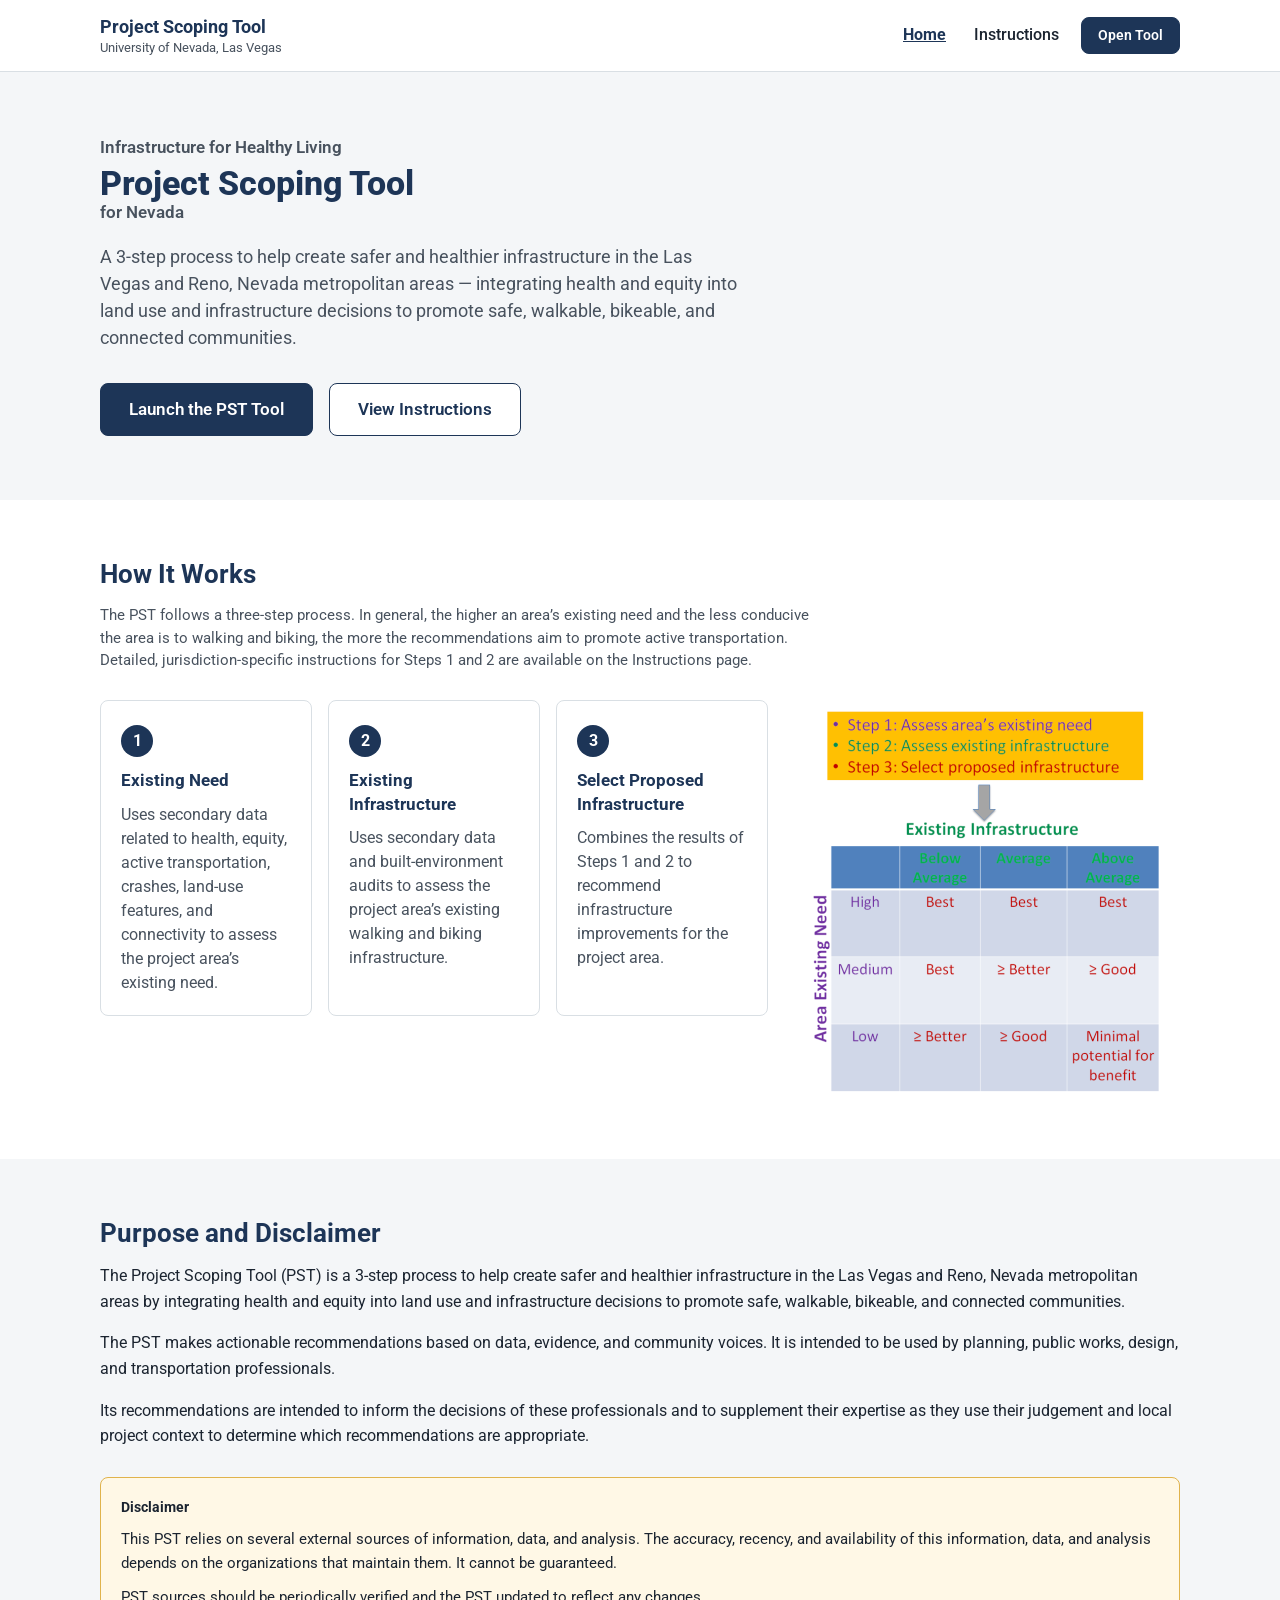
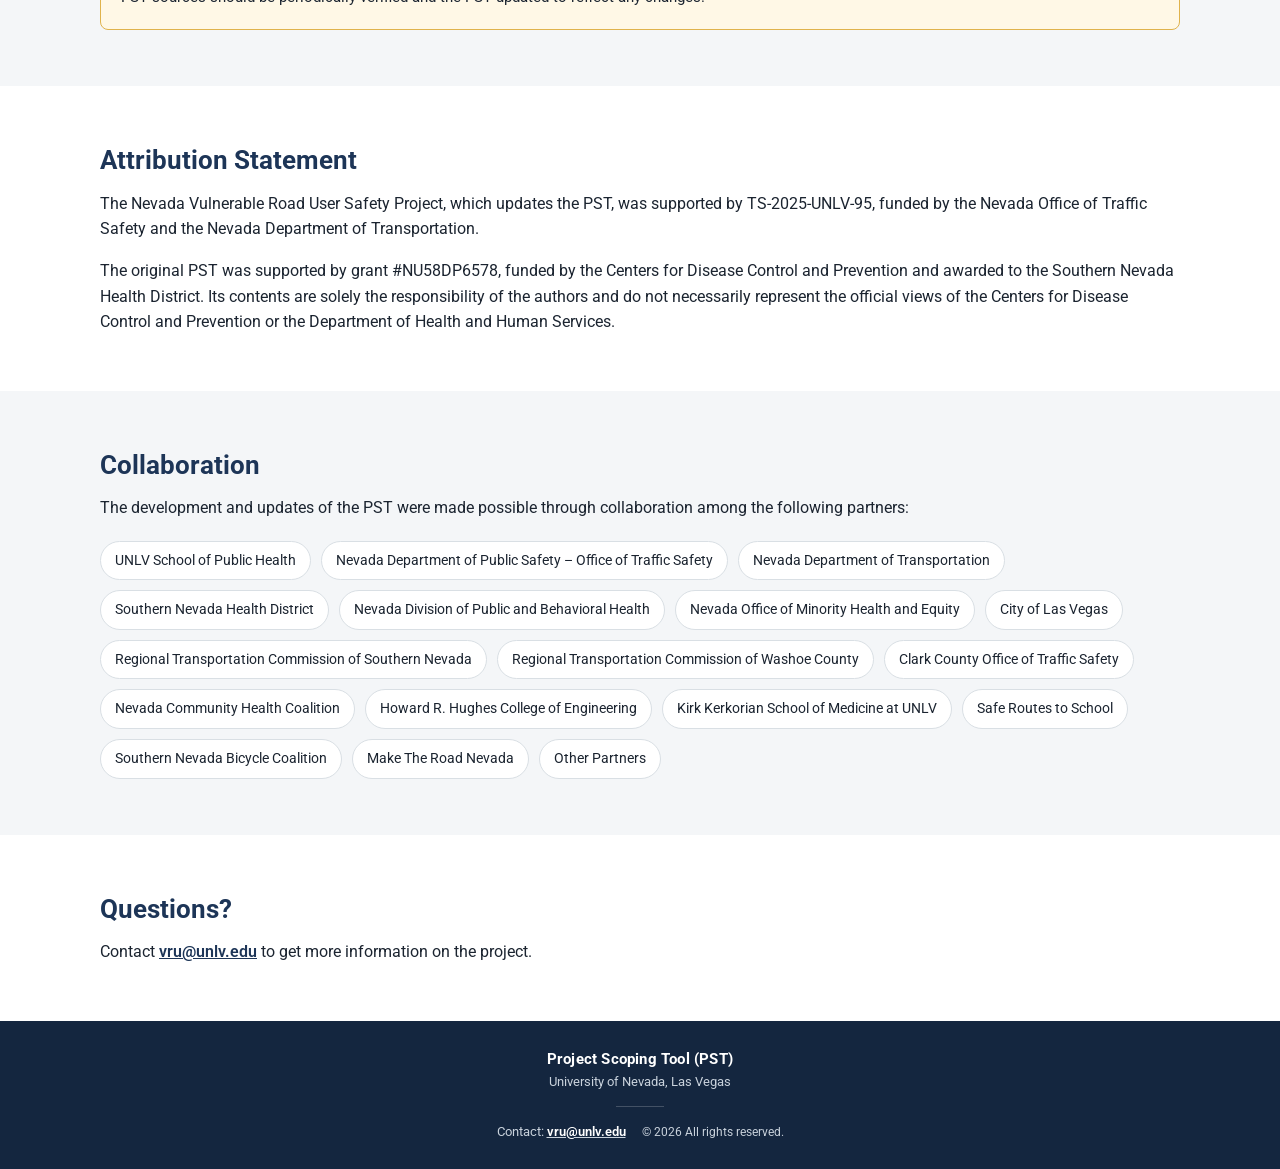
==== index.html @ ed8b8ce0 "first commit" ====
<!doctype html>
<html lang="en">

<head>
  <meta charset="UTF-8" />
  <meta name="viewport" content="width=device-width, initial-scale=1.0" />
  <title>Project Scoping Tool (PST) — Landing Page Preview</title>
  <meta name="description" content="Static design preview of the PST landing page, for team review only." />
  <link rel="preconnect" href="https://fonts.googleapis.com" />
  <link rel="preconnect" href="https://fonts.gstatic.com" crossorigin />
  <link href="https://fonts.googleapis.com/css2?family=Roboto:wght@400;500;600;700;800&display=swap" rel="stylesheet" />
  <link rel="stylesheet" href="css/styles.css" />
</head>

<body>
  <a id="top"></a>

  <!-- ============================================================= -->
  <!-- Header                                                         -->
  <!-- ============================================================= -->
  <header class="site-header">
    <div class="site-wrap header-inner">
      <a class="brand" href="#top" aria-label="Project Scoping Tool home">
        <span class="brand-title">Project Scoping Tool</span>
        <span class="brand-subtitle">University of Nevada, Las Vegas</span>
      </a>

      <nav class="nav-links" aria-label="Primary">
        <a href="#top" class="nav-link nav-link-active">Home</a>
        <a href="instructions.html" class="nav-link">Instructions</a>
      </nav>

      <a href="#" class="btn btn-primary btn-small js-inert-link">Open Tool</a>
    </div>
  </header>

  <main>
    <!-- ============================================================= -->
    <!-- Hero                                                           -->
    <!-- ============================================================= -->
    <section class="hero">
      <div class="site-wrap">
        <div class="hero-content">
          <p class="eyebrow">Infrastructure for Healthy Living</p>
          <h1 class="hero-title">
            Project Scoping Tool
            <span class="hero-subtitle">for Nevada</span>
          </h1>
          <p class="hero-body">
            A 3-step process to help create safer and healthier infrastructure
            in the Las Vegas and Reno, Nevada metropolitan areas — integrating
            health and equity into land use and infrastructure decisions to
            promote safe, walkable, bikeable, and connected communities.
          </p>
          <div class="hero-actions">
            <a href="#" class="btn btn-primary js-inert-link">Launch the PST Tool</a>
            <a href="instructions.html" class="btn btn-outline">View Instructions</a>
          </div>
        </div>
      </div>
    </section>

    <!-- ============================================================= -->
    <!-- How It Works                                                   -->
    <!-- ============================================================= -->
    <section class="site-section">
      <div class="site-wrap">
        <h2 class="section-heading">How It Works</h2>
        <p class="section-intro">
          The PST follows a three-step process.
          In general, the higher an area’s existing need and the less conducive the area is to walking and biking, the
          more the recommendations aim to promote active transportation.
          Detailed, jurisdiction-specific
          instructions for Steps 1 and 2 are available on the Instructions
          page.
        </p>

        <div class="how-it-works-layout">
          <div class="step-cards">
            <div class="step-card">
              <div class="step-number">1</div>
              <h3 class="step-title">Existing Need</h3>
              <p class="step-body">
                Uses secondary data related to health, equity, active
                transportation, crashes, land-use features, and connectivity
                to assess the project area’s existing need.
              </p>
            </div>
            <div class="step-card">
              <div class="step-number">2</div>
              <h3 class="step-title">Existing Infrastructure</h3>
              <p class="step-body">
                Uses secondary data and built-environment audits
                to assess the project area’s existing walking and
                biking infrastructure.
              </p>
            </div>
            <div class="step-card">
              <div class="step-number">3</div>
              <h3 class="step-title">Select Proposed Infrastructure</h3>
              <p class="step-body">
                Combines the results of Steps 1 and 2 to recommend
                infrastructure improvements for the project area.
              </p>
            </div>
          </div>

          <div class="roadmap-figure">
            <img src="images/roadmap.png"
              alt="Roadmap diagram. Step 1: assess the area’s existing need. Step 2: assess existing infrastructure. Step 3: select proposed infrastructure. A matrix combines the area’s existing need (high, medium, or low) with its existing infrastructure (below average, average, or above average) to recommend a level of improvement: best, at least better, at least good, or minimal potential for benefit." />
          </div>
        </div>
      </div>
    </section>

    <!-- ============================================================= -->
    <!-- Purpose and Disclaimer                                         -->
    <!-- ============================================================= -->
    <section class="site-section site-section-alt">
      <div class="site-wrap">
        <h2 class="section-heading">Purpose and Disclaimer</h2>
        <p class="body-text">
          The Project Scoping Tool (PST) is a 3-step process to help create
          safer and healthier infrastructure in the Las Vegas and Reno,
          Nevada metropolitan areas by integrating health and equity into
          land use and infrastructure decisions to promote safe, walkable,
          bikeable, and connected communities.
        </p>
        <p class="body-text">
          The PST makes actionable recommendations based on data, evidence,
          and community voices. It is intended to be used by planning, public
          works, design, and transportation professionals.
        </p>
        <p class="body-text">
          Its recommendations are intended to inform the decisions of these
          professionals and to supplement their expertise as they use their
          judgement and local project context to determine which
          recommendations are appropriate.
        </p>

        <div class="disclaimer-box" role="note" aria-label="Disclaimer">
          <p class="disclaimer-title">Disclaimer</p>
          <p class="disclaimer-text">
            This PST relies on several external sources of information, data,
            and analysis. The accuracy, recency, and availability of this
            information, data, and analysis depends on the organizations that
            maintain them. It cannot be guaranteed.
          </p>
          <p class="disclaimer-text">
            PST sources should be periodically verified and the PST updated
            to reflect any changes.
          </p>
        </div>
      </div>
    </section>

    <!-- ============================================================= -->
    <!-- Attribution Statement                                          -->
    <!-- ============================================================= -->
    <section class="site-section">
      <div class="site-wrap">
        <h2 class="section-heading">Attribution Statement</h2>
        <p class="body-text">
          The Nevada Vulnerable Road User Safety Project, which updates the
          PST, was supported by TS-2025-UNLV-95, funded by the Nevada Office
          of Traffic Safety and the Nevada Department of Transportation.
        </p>
        <p class="body-text">
          The original PST was supported by grant #NU58DP6578, funded by the
          Centers for Disease Control and Prevention and awarded to the
          Southern Nevada Health District. Its contents are solely the
          responsibility of the authors and do not necessarily represent the
          official views of the Centers for Disease Control and Prevention or
          the Department of Health and Human Services.
        </p>
      </div>
    </section>

    <!-- ============================================================= -->
    <!-- Collaboration                                                  -->
    <!-- ============================================================= -->
    <section class="site-section site-section-alt">
      <div class="site-wrap">
        <h2 class="section-heading">Collaboration</h2>
        <p class="body-text">
          The development and updates of the PST were made possible through
          collaboration among the following partners:
        </p>
        <div class="partner-chips">
          <span class="partner-chip">UNLV School of Public Health</span>
          <span class="partner-chip">Nevada Department of Public Safety – Office of Traffic Safety</span>
          <span class="partner-chip">Nevada Department of Transportation</span>
          <span class="partner-chip">Southern Nevada Health District</span>
          <span class="partner-chip">Nevada Division of Public and Behavioral Health</span>
          <span class="partner-chip">Nevada Office of Minority Health and Equity</span>
          <span class="partner-chip">City of Las Vegas</span>
          <span class="partner-chip">Regional Transportation Commission of Southern Nevada</span>
          <span class="partner-chip">Regional Transportation Commission of Washoe County</span>
          <span class="partner-chip">Clark County Office of Traffic Safety</span>
          <span class="partner-chip">Nevada Community Health Coalition</span>
          <span class="partner-chip">Howard R. Hughes College of Engineering</span>
          <span class="partner-chip">Kirk Kerkorian School of Medicine at UNLV</span>
          <span class="partner-chip">Safe Routes to School</span>
          <span class="partner-chip">Southern Nevada Bicycle Coalition</span>
          <span class="partner-chip">Make The Road Nevada</span>
          <span class="partner-chip">Other Partners</span>
        </div>
      </div>
    </section>

    <!-- ============================================================= -->
    <!-- Questions?                                                     -->
    <!-- ============================================================= -->
    <section class="site-section">
      <div class="site-wrap">
        <h2 class="section-heading">Questions?</h2>
        <p class="body-text">
          Contact
          <a href="mailto:vru@unlv.edu" class="inline-link">vru@unlv.edu</a>
          to get more information on the project.
        </p>
      </div>
    </section>
  </main>

  <!-- ============================================================= -->
  <!-- Footer                                                         -->
  <!-- ============================================================= -->
  <footer class="site-footer">
    <div class="site-wrap footer-inner">
      <div class="footer-brand">
        <p class="footer-title">Project Scoping Tool (PST)</p>
        <p class="footer-subtitle">University of Nevada, Las Vegas</p>
      </div>
      <div class="footer-divider"></div>
      <div class="footer-meta">
        <span class="footer-contact">
          Contact: <a href="mailto:vru@unlv.edu" class="inline-link inline-link-dark">vru@unlv.edu</a>
        </span>
        <span class="footer-copyright">© 2026 All rights reserved.</span>
      </div>
    </div>
  </footer>

  <script src="js/main.js"></script>
</body>

</html>
---- css/styles.css ----
/* =====================================================================
   Design tokens — mirrors lib/ui/site_theme.dart in the Flutter app.
   Keep these in sync if the Flutter theme changes.
   ===================================================================== */
:root {
  --color-primary: #1D3557;
  --color-primary-dark: #14263F;
  --color-bg: #FFFFFF;
  --color-bg-alt: #F4F6F8;
  --color-text: #1B2430;
  --color-text-muted: #48525E;
  --color-border: #D9DFE4;
  --color-focus: #E9A319;
  --color-disclaimer-bg: #FFF8E6;
  --color-disclaimer-border: #E0B34C;

  --max-content-width: 1080px;
  --narrow-breakpoint: 760px;
}

* {
  box-sizing: border-box;
}

html, body {
  margin: 0;
  padding: 0;
}

body {
  font-family: 'Roboto', -apple-system, 'Segoe UI', Helvetica, Arial, sans-serif;
  color: var(--color-text);
  background: var(--color-bg);
  line-height: 1.4;
}

img {
  max-width: 100%;
  display: block;
}

a {
  color: inherit;
  text-decoration: none;
}

/* =====================================================================
   Shared layout helpers
   ===================================================================== */
.site-wrap {
  max-width: var(--max-content-width);
  margin: 0 auto;
}

.site-section {
  width: 100%;
  background: var(--color-bg);
  padding: 56px 24px;
}

.site-section-alt {
  background: var(--color-bg-alt);
}

.section-heading {
  font-size: 26px;
  font-weight: 700;
  color: var(--color-primary);
  margin: 0 0 12px;
}

.section-intro {
  max-width: 720px;
  font-size: 15px;
  color: var(--color-text-muted);
  line-height: 1.5;
  margin: 0 0 28px;
}

.body-text {
  font-size: 16px;
  color: var(--color-text);
  line-height: 1.6;
  margin: 0 0 16px;
}

.body-text:last-of-type {
  margin-bottom: 0;
}

.inline-link {
  color: var(--color-primary);
  font-weight: 600;
  text-decoration: underline;
}

.inline-link-dark {
  color: #FFFFFF;
  text-decoration-color: #C9D2DC;
}

/* =====================================================================
   Header
   ===================================================================== */
.site-header {
  background: var(--color-bg);
  border-bottom: 1px solid var(--color-border);
  padding: 14px 24px;
}

.header-inner {
  display: flex;
  align-items: center;
  flex-wrap: wrap;
  gap: 12px 20px;
}

.brand {
  display: flex;
  flex-direction: column;
}

.brand-title {
  font-weight: 700;
  font-size: 18px;
  color: var(--color-primary);
}

.brand-subtitle {
  font-size: 13px;
  color: var(--color-text-muted);
}

.nav-links {
  display: flex;
  flex-wrap: wrap;
  gap: 6px 24px;
  margin-left: auto;
}

.nav-link {
  font-weight: 500;
  color: var(--color-text);
  padding: 2px;
}

.nav-link:hover,
.nav-link:focus-visible {
  outline: 2px solid var(--color-focus);
  outline-offset: 2px;
  border-radius: 4px;
}

.nav-link-active {
  font-weight: 700;
  color: var(--color-primary);
  text-decoration: underline;
  text-decoration-color: var(--color-primary);
}

/* =====================================================================
   Buttons
   ===================================================================== */
.btn {
  display: inline-block;
  font-weight: 600;
  font-size: 14px;
  border-radius: 8px;
  padding: 8px 16px;
  border: 1px solid transparent;
  cursor: pointer;
  transition: background-color 0.15s ease;
}

.btn:hover,
.btn:focus-visible {
  outline: 3px solid var(--color-focus);
  outline-offset: 1px;
}

.btn-primary {
  background: var(--color-primary);
  border-color: var(--color-primary);
  color: #FFFFFF;
}

.btn-primary:hover {
  background: var(--color-primary-dark);
  border-color: var(--color-primary-dark);
}

.btn-outline {
  background: var(--color-bg);
  border-color: var(--color-primary);
  color: var(--color-primary);
}

.btn-outline:hover {
  background: var(--color-bg-alt);
}

.btn-small {
  font-size: 14px;
  padding: 8px 16px;
}

/* Hero's CTA buttons are larger than the header's "Open Tool" button. */
.hero-actions .btn {
  font-size: 16.5px;
  padding: 14px 28px;
}

/* =====================================================================
   Hero
   ===================================================================== */
.hero {
  width: 100%;
  background: var(--color-bg-alt);
  padding: 64px 24px;
}

.hero-content {
  max-width: 760px;
}

.eyebrow {
  font-size: 17px;
  font-weight: 600;
  color: var(--color-text-muted);
  margin: 0 0 4px;
}

.hero-title {
  font-size: 34px;
  font-weight: 800;
  color: var(--color-primary);
  line-height: 1.15;
  margin: 0;
}

.hero-subtitle {
  display: block;
  font-size: 17px;
  font-weight: 600;
  color: var(--color-text-muted);
}

.hero-body {
  max-width: 640px;
  font-size: 18px;
  color: var(--color-text-muted);
  line-height: 1.5;
  margin: 20px 0 32px;
}

.hero-actions {
  display: flex;
  flex-wrap: wrap;
  gap: 12px 16px;
}

/* =====================================================================
   How It Works
   ===================================================================== */
.how-it-works-layout {
  display: flex;
  align-items: flex-start;
  gap: 32px;
}

.step-cards {
  flex: 3;
  display: flex;
  align-items: stretch;
  gap: 16px;
}

.step-card {
  flex: 1;
  background: var(--color-bg);
  border: 1px solid var(--color-border);
  border-radius: 8px;
  padding: 24px 20px 20px;
}

.step-number {
  width: 32px;
  height: 32px;
  border-radius: 50%;
  background: var(--color-primary);
  color: #FFFFFF;
  font-weight: 700;
  display: flex;
  align-items: center;
  justify-content: center;
  margin-bottom: 12px;
}

.step-title {
  font-size: 17px;
  font-weight: 700;
  color: var(--color-primary);
  margin: 0 0 10px;
}

.step-body {
  color: var(--color-text-muted);
  line-height: 1.5;
  margin: 0;
}

.roadmap-figure {
  flex: 2;
  max-width: 380px;
  margin: 0 auto;
}

/* =====================================================================
   Disclaimer box
   ===================================================================== */
.disclaimer-box {
  width: 100%;
  margin-top: 28px;
  padding: 20px;
  background: var(--color-disclaimer-bg);
  border: 1px solid var(--color-disclaimer-border);
  border-radius: 8px;
}

.disclaimer-title {
  font-size: 14px;
  font-weight: 700;
  color: var(--color-text);
  margin: 0 0 10px;
}

.disclaimer-text {
  font-size: 15px;
  color: var(--color-text);
  line-height: 1.6;
  margin: 0 0 10px;
}

.disclaimer-text:last-child {
  margin-bottom: 0;
}

/* =====================================================================
   Collaboration / partner chips
   ===================================================================== */
.partner-chips {
  display: flex;
  flex-wrap: wrap;
  gap: 10px;
  margin-top: 20px;
}

.partner-chip {
  background: var(--color-bg);
  border: 1px solid var(--color-border);
  border-radius: 999px;
  padding: 9px 14px;
  font-size: 14px;
  color: var(--color-text);
}

/* =====================================================================
   Footer
   ===================================================================== */
.site-footer {
  width: 100%;
  background: var(--color-primary-dark);
  padding: 28px 24px;
}

.footer-inner {
  display: flex;
  flex-direction: column;
  align-items: center;
}

.footer-brand {
  text-align: center;
}

.footer-title {
  font-size: 15px;
  font-weight: 700;
  color: #FFFFFF;
  letter-spacing: 0.2px;
  margin: 0 0 3px;
}

.footer-subtitle {
  font-size: 12.5px;
  color: #C9D2DC;
  margin: 0;
}

.footer-divider {
  width: 48px;
  height: 1px;
  background: rgba(255, 255, 255, 0.2);
  margin: 16px 0;
}

.footer-meta {
  display: flex;
  flex-wrap: wrap;
  justify-content: center;
  align-items: center;
  gap: 8px 16px;
  font-size: 12.5px;
  color: #C9D2DC;
}

.footer-copyright {
  font-size: 11.5px;
  color: #C9D2DC;
}

/* =====================================================================
   Instructions page — jurisdiction selector
   ===================================================================== */
.jurisdiction-select-wrap {
  max-width: 420px;
  background: var(--color-bg);
  border: 1px solid var(--color-border);
  border-radius: 8px;
  padding: 2px 14px;
}

.jurisdiction-select {
  width: 100%;
  border: none;
  background: transparent;
  font-family: inherit;
  font-size: 15px;
  color: var(--color-text);
  padding: 10px 0;
  appearance: none;
  -webkit-appearance: none;
  background-image: url("data:image/svg+xml;utf8,<svg xmlns='http://www.w3.org/2000/svg' viewBox='0 0 24 24' fill='%231D3557'><path d='M7 10l5 5 5-5z'/></svg>");
  background-repeat: no-repeat;
  background-position: right center;
  background-size: 20px;
}

.jurisdiction-select:focus-visible {
  outline: 2px solid var(--color-focus);
  outline-offset: 2px;
  border-radius: 4px;
}

/* =====================================================================
   Instructions page — question accordion
   ===================================================================== */
.section-heading-sm {
  font-size: 20px;
  margin: 0 0 16px;
}

.step-section-spacer {
  height: 36px;
}

.qa-card {
  background: var(--color-bg);
  border: 1px solid var(--color-border);
  border-radius: 8px;
  margin-bottom: 12px;
}

.qa-card-header {
  display: flex;
  align-items: flex-start;
  gap: 12px;
  width: 100%;
  text-align: left;
  background: transparent;
  border: none;
  border-radius: 8px;
  padding: 14px 16px;
  font-family: inherit;
  cursor: pointer;
}

.qa-card-header:hover {
  background: var(--color-bg-alt);
}

.qa-card-header:focus-visible {
  outline: 2px solid var(--color-focus);
  outline-offset: -2px;
}

.qa-label {
  flex-shrink: 0;
  background: var(--color-bg-alt);
  border-radius: 4px;
  padding: 3px 8px;
  font-size: 12px;
  font-weight: 700;
  color: var(--color-text-muted);
}

.qa-question-text {
  flex: 1;
  font-size: 15px;
  color: var(--color-text);
}

.qa-icon {
  flex-shrink: 0;
  color: var(--color-primary);
  font-size: 18px;
  line-height: 1;
}

.qa-card-body {
  padding: 0 16px 16px;
}

.qa-divider {
  border: none;
  border-top: 1px solid var(--color-border);
  margin: 0 0 12px;
}

.qa-resource {
  color: var(--color-text);
  margin: 0 0 8px;
}

.qa-hint {
  color: var(--color-text-muted);
  font-style: italic;
  margin: 0 0 12px;
}

.qa-markdown {
  color: var(--color-text);
  font-size: 14px;
  line-height: 1.6;
}

.qa-markdown p {
  margin: 0 0 8px;
}

.qa-markdown ul,
.qa-markdown ol {
  margin: 0 0 8px;
  padding-left: 22px;
}

.qa-markdown li {
  margin-bottom: 4px;
}

.qa-markdown li > ul,
.qa-markdown li > ol {
  margin-top: 4px;
}

.qa-markdown a {
  color: var(--color-primary);
  font-weight: 600;
  text-decoration: underline;
}

.qa-video {
  display: flex;
  justify-content: center;
  padding: 12px 0 0;
}

.qa-video-aspect {
  position: relative;
  width: 100%;
  max-width: 420px;
  aspect-ratio: 16 / 11;
}

.qa-video-aspect iframe {
  position: absolute;
  inset: 0;
  width: 100%;
  height: 100%;
  border: 0;
  border-radius: 4px;
}

/* =====================================================================
   Responsive: narrow (mobile) layout, matching SiteTheme.narrowBreakpoint
   ===================================================================== */
@media (max-width: 760px) {
  .header-inner {
    flex-direction: column;
    align-items: flex-start;
  }

  .nav-links {
    margin-left: 0;
  }

  .how-it-works-layout {
    flex-direction: column;
  }

  .step-cards {
    flex-direction: column;
  }

  .roadmap-figure {
    max-width: 380px;
    width: 100%;
    margin-top: 24px;
  }

  .hero-title {
    font-size: 28px;
  }
}

@media (max-width: 480px) {
  .site-section {
    padding: 40px 16px;
  }

  .hero {
    padding: 48px 16px;
  }

  .hero-title {
    font-size: 24px;
  }

  .hero-body {
    font-size: 16px;
  }
}
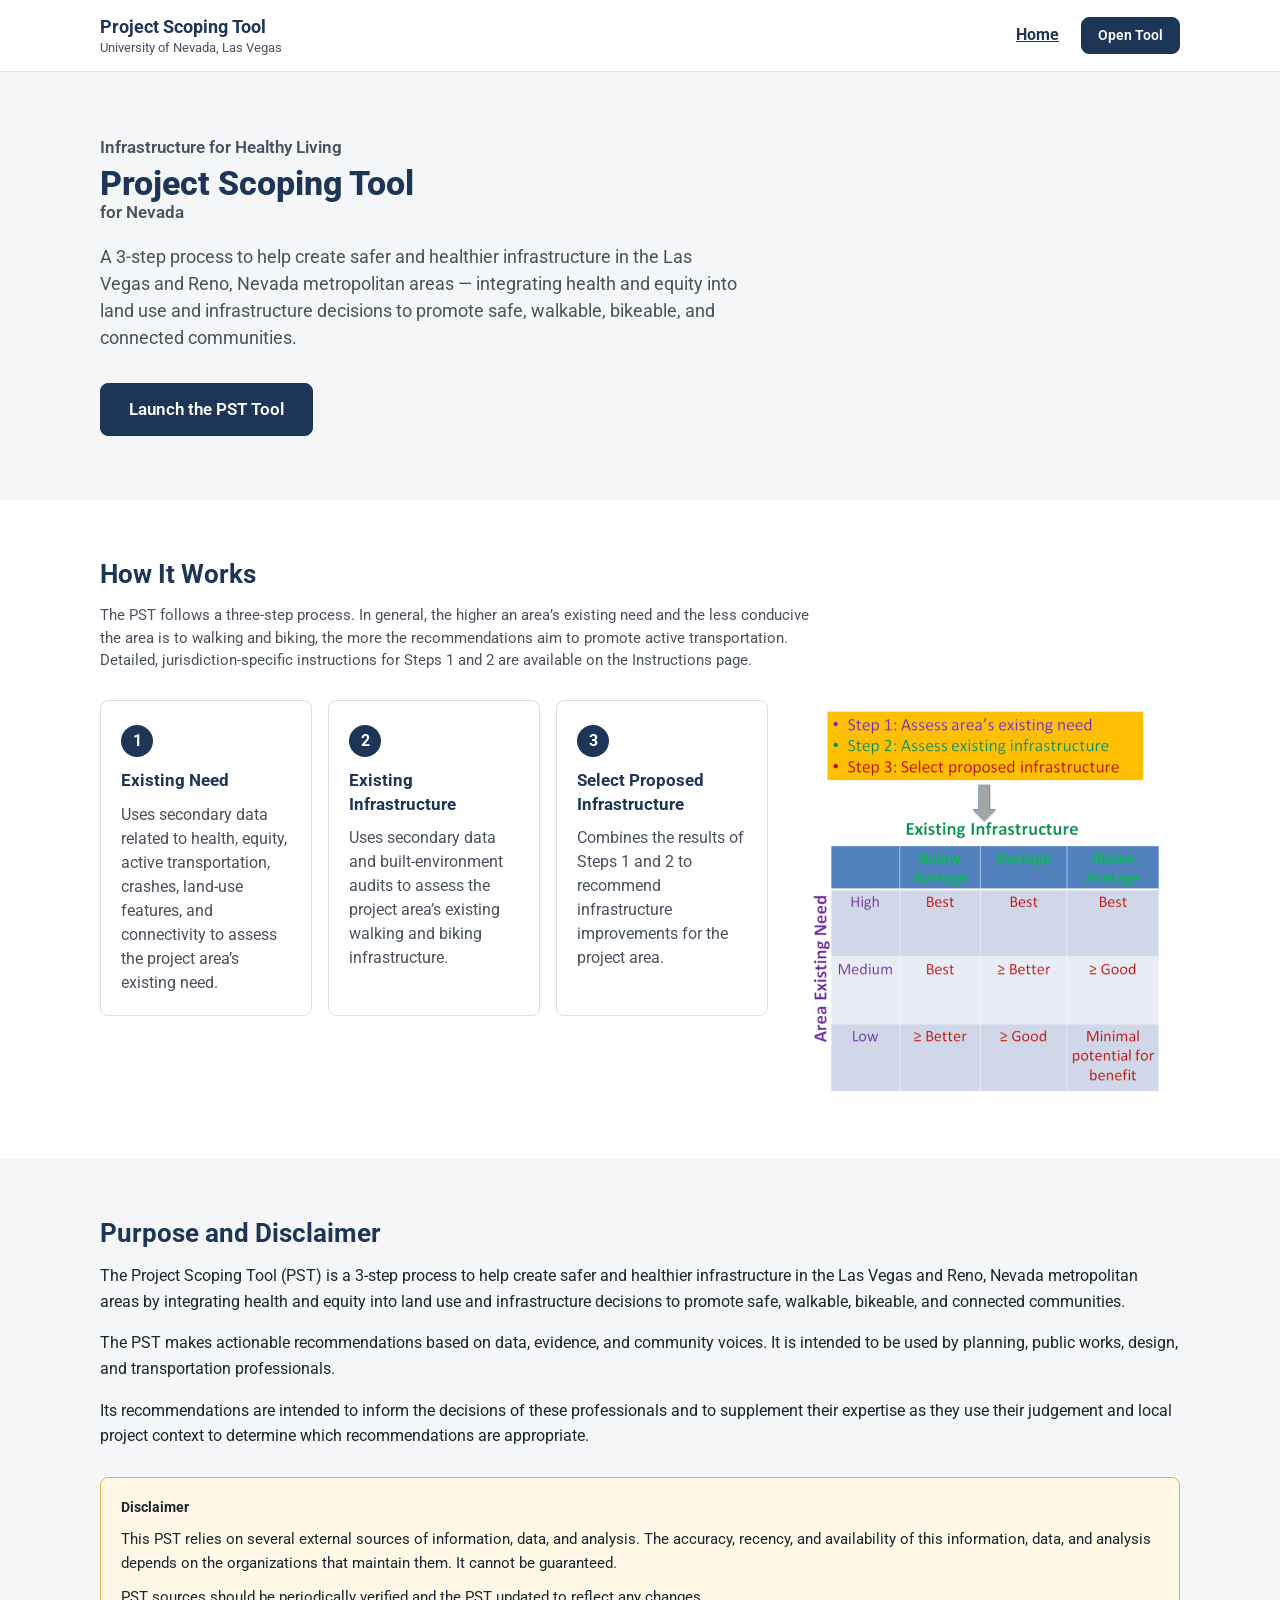
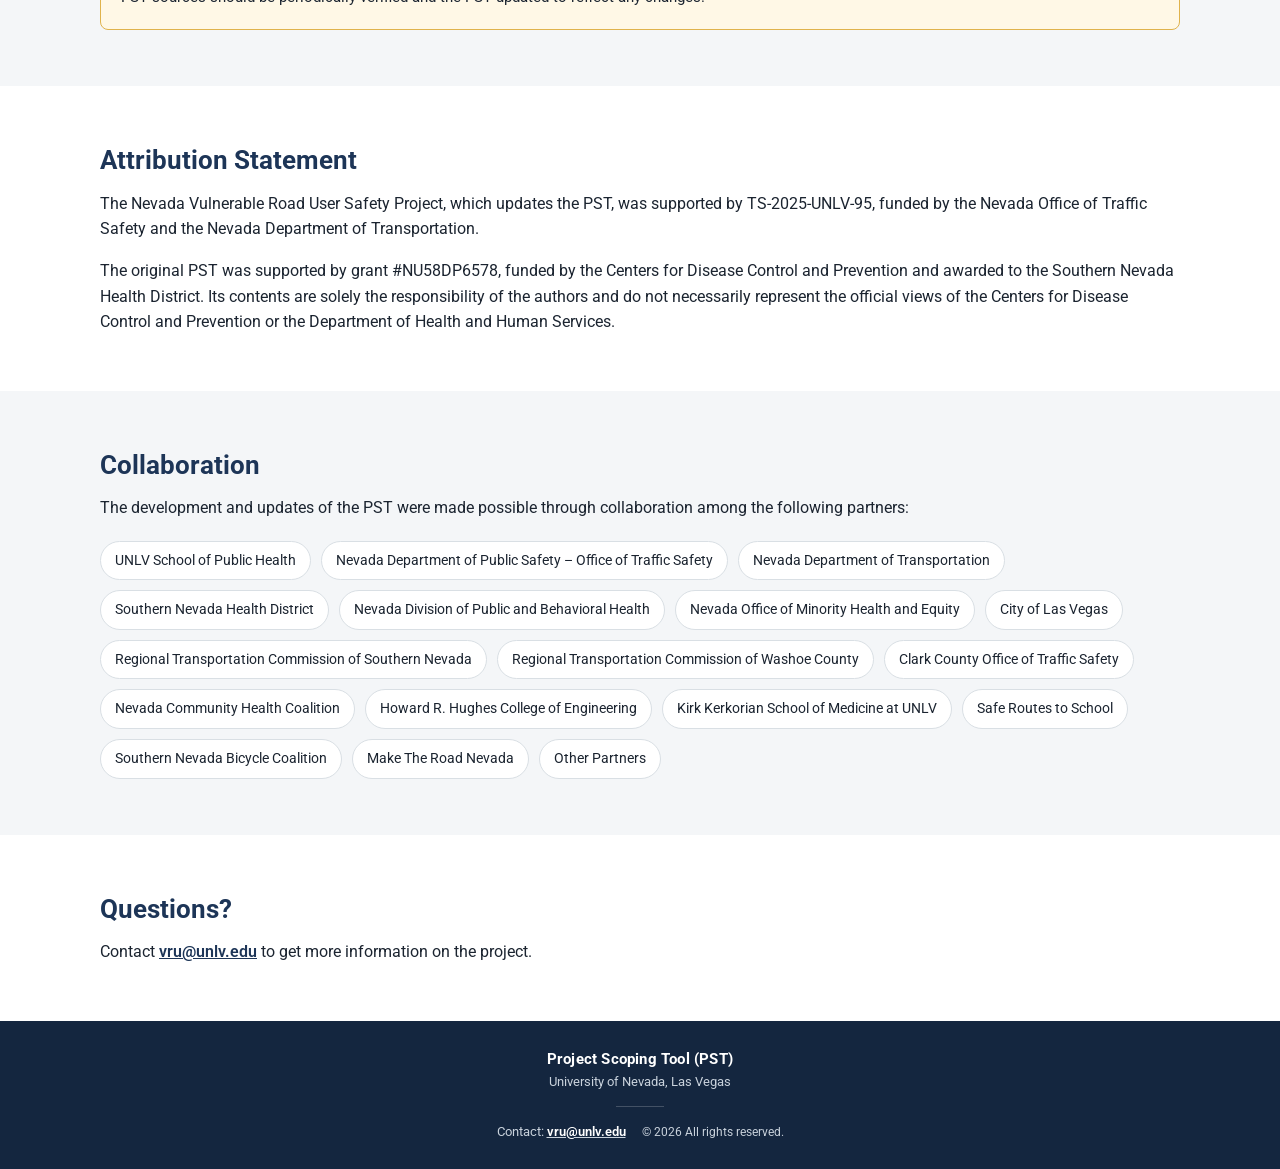
==== commit c7c82aae: "Remove instructions page" ====
--- a/index.html
+++ b/index.html
@@ -27,7 +27,6 @@
 
       <nav class="nav-links" aria-label="Primary">
         <a href="#top" class="nav-link nav-link-active">Home</a>
-        <a href="instructions.html" class="nav-link">Instructions</a>
       </nav>
 
       <a href="#" class="btn btn-primary btn-small js-inert-link">Open Tool</a>
@@ -54,7 +53,6 @@
           </p>
           <div class="hero-actions">
             <a href="#" class="btn btn-primary js-inert-link">Launch the PST Tool</a>
-            <a href="instructions.html" class="btn btn-outline">View Instructions</a>
           </div>
         </div>
       </div>
--- a/css/styles.css
+++ b/css/styles.css
@@ -144,7 +144,6 @@
   padding: 2px;
 }
 
-.nav-link:hover,
 .nav-link:focus-visible {
   outline: 2px solid var(--color-focus);
   outline-offset: 2px;
@@ -172,7 +171,6 @@
   transition: background-color 0.15s ease;
 }
 
-.btn:hover,
 .btn:focus-visible {
   outline: 3px solid var(--color-focus);
   outline-offset: 1px;
